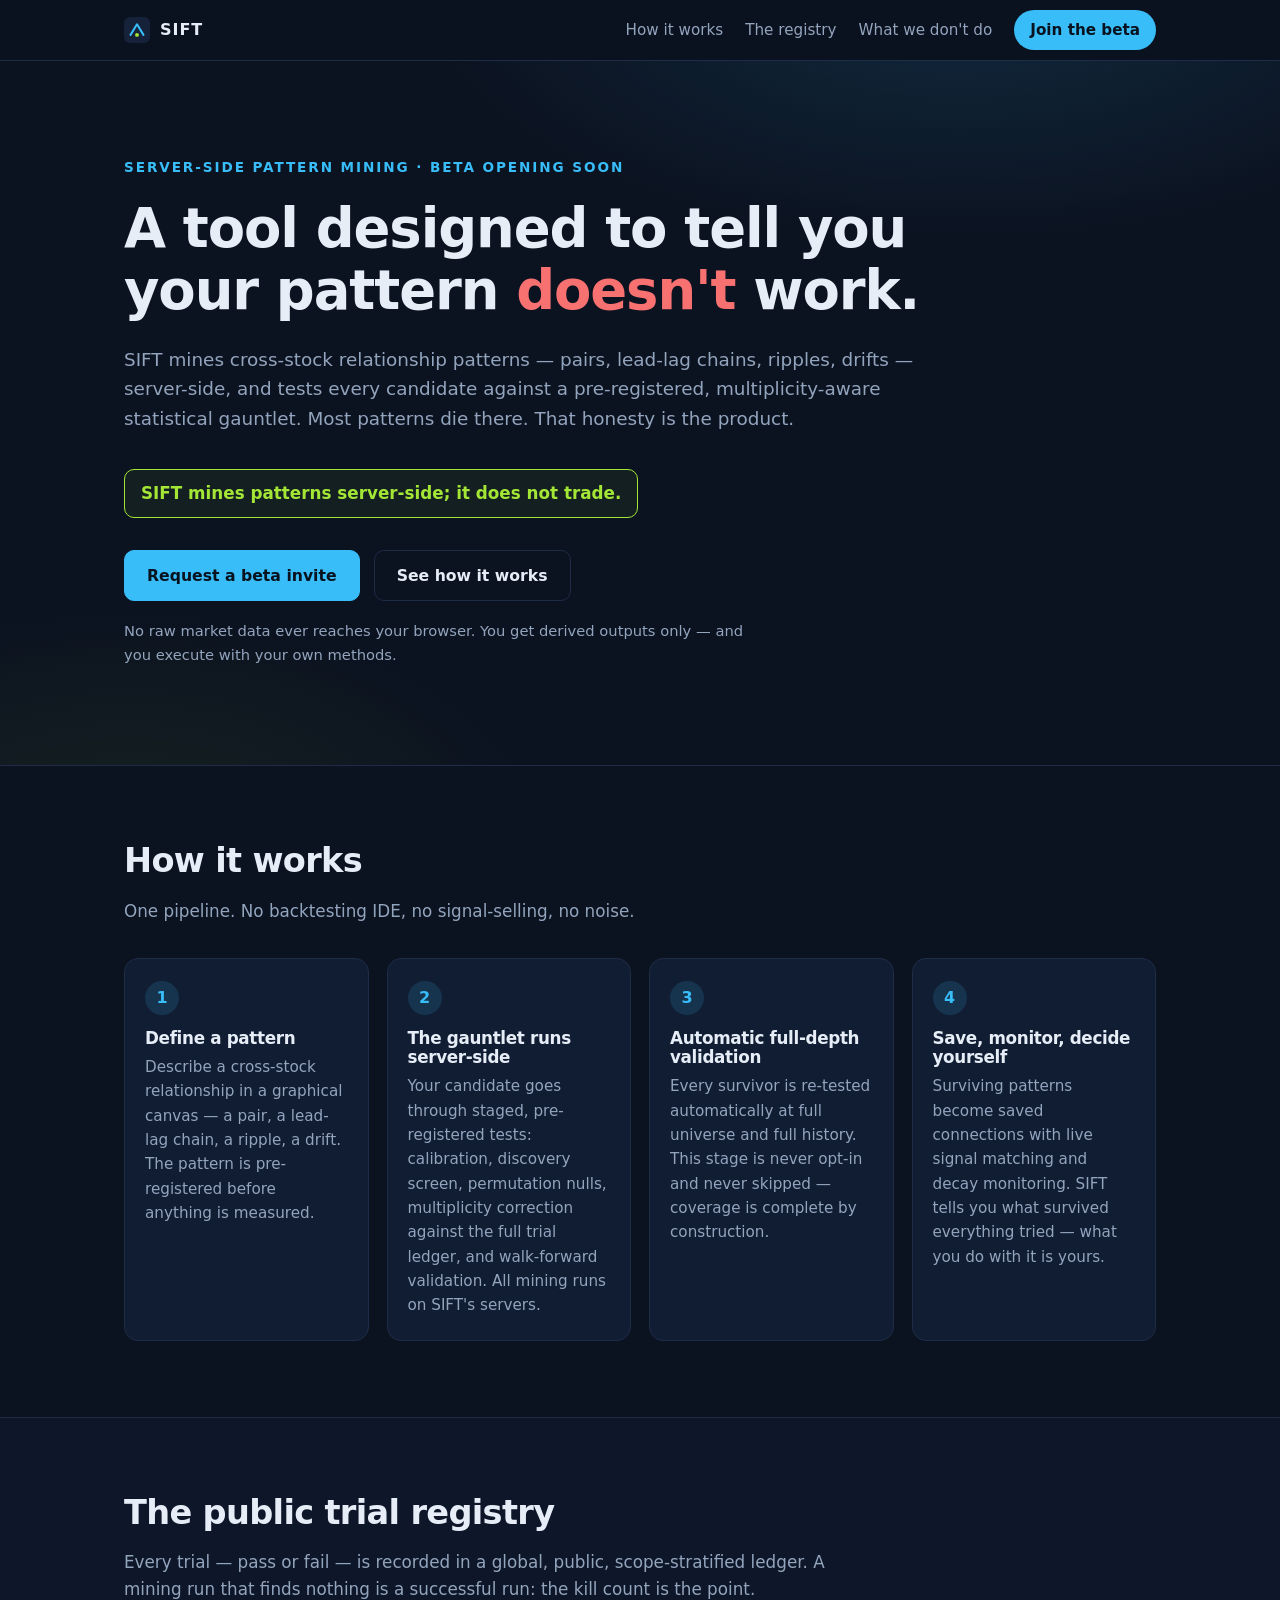
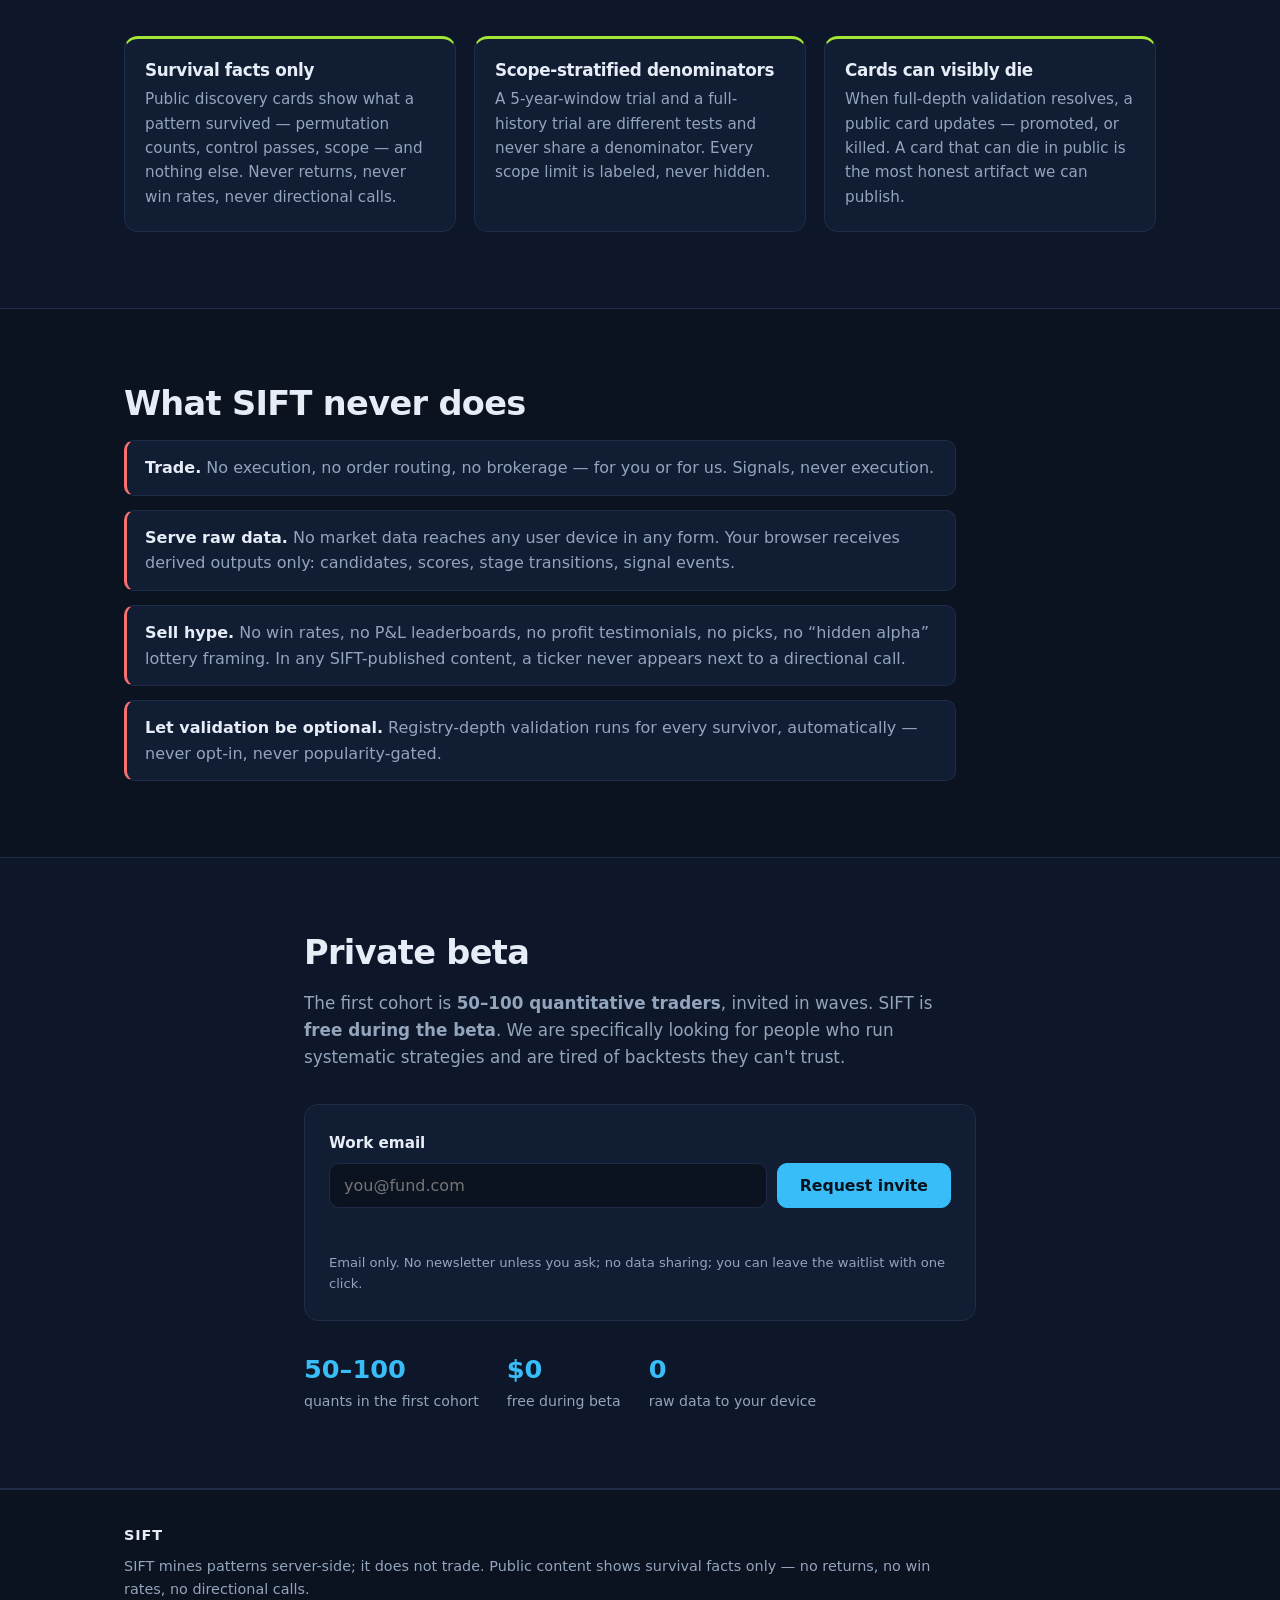
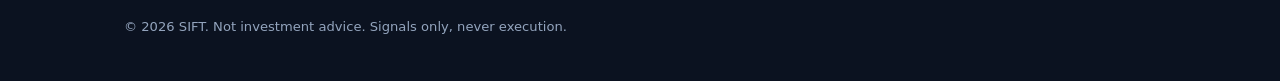
==== web/index.html @ db0f4f10 "gate-1 build 7/8: static landing page + email-only beta waitlist Plain HTML/CSS/JS landing page unde" ====
<!DOCTYPE html>
<html lang="en">
<head>
  <meta charset="utf-8">
  <meta name="viewport" content="width=device-width, initial-scale=1">
  <title>SIFT — honest pattern mining for systematic traders</title>
  <meta name="description" content="SIFT mines cross-stock patterns server-side against a pre-registered statistical gauntlet. It does not trade. Public registry shows survival facts only.">
  <link rel="stylesheet" href="styles.css">
  <link rel="icon" href="data:image/svg+xml,%3Csvg xmlns='http://www.w3.org/2000/svg' viewBox='0 0 32 32'%3E%3Crect width='32' height='32' rx='7' fill='%230b1220'/%3E%3Cpath d='M8 22 L16 9 L24 22' stroke='%2338bdf8' stroke-width='2.5' fill='none' stroke-linecap='round' stroke-linejoin='round'/%3E%3Ccircle cx='16' cy='22' r='2.4' fill='%23a3e635'/%3E%3C/svg%3E">
</head>
<body>
  <header class="site-header">
    <div class="wrap nav-row">
      <a class="brand" href="/" aria-label="SIFT home">
        <svg viewBox="0 0 32 32" width="26" height="26" aria-hidden="true"><rect width="32" height="32" rx="7" fill="#16213a"/><path d="M8 22 L16 9 L24 22" stroke="#38bdf8" stroke-width="2.5" fill="none" stroke-linecap="round" stroke-linejoin="round"/><circle cx="16" cy="22" r="2.4" fill="#a3e635"/></svg>
        <span>SIFT</span>
      </a>
      <nav class="nav-links" aria-label="Sections">
        <a href="#how">How it works</a>
        <a href="#registry">The registry</a>
        <a href="#honesty">What we don't do</a>
        <a href="#beta" class="nav-cta">Join the beta</a>
      </nav>
    </div>
  </header>

  <main>
    <!-- ============ HERO ============ -->
    <section class="hero">
      <div class="wrap">
        <p class="eyebrow">Server-side pattern mining &middot; Beta opening soon</p>
        <h1>A tool designed to tell you<br>your pattern <em>doesn't</em> work.</h1>
        <p class="lede">
          SIFT mines cross-stock relationship patterns &mdash; pairs, lead-lag chains, ripples, drifts &mdash;
          server-side, and tests every candidate against a pre-registered, multiplicity-aware statistical
          gauntlet. Most patterns die there. That honesty is the product.
        </p>
        <p class="promise-line"><strong>SIFT mines patterns server-side; it does not trade.</strong></p>
        <div class="hero-actions">
          <a class="btn btn-primary" href="#beta">Request a beta invite</a>
          <a class="btn btn-ghost" href="#how">See how it works</a>
        </div>
        <p class="hero-note">No raw market data ever reaches your browser. You get derived outputs only &mdash; and you execute with your own methods.</p>
      </div>
    </section>

    <!-- ============ HOW IT WORKS ============ -->
    <section id="how" class="section">
      <div class="wrap">
        <h2>How it works</h2>
        <p class="section-intro">One pipeline. No backtesting IDE, no signal-selling, no noise.</p>
        <ol class="steps">
          <li class="step">
            <div class="step-num" aria-hidden="true">1</div>
            <h3>Define a pattern</h3>
            <p>Describe a cross-stock relationship in a graphical canvas &mdash; a pair, a lead-lag chain, a ripple, a drift. The pattern is pre-registered before anything is measured.</p>
          </li>
          <li class="step">
            <div class="step-num" aria-hidden="true">2</div>
            <h3>The gauntlet runs server-side</h3>
            <p>Your candidate goes through staged, pre-registered tests: calibration, discovery screen, permutation nulls, multiplicity correction against the full trial ledger, and walk-forward validation. All mining runs on SIFT's servers.</p>
          </li>
          <li class="step">
            <div class="step-num" aria-hidden="true">3</div>
            <h3>Automatic full-depth validation</h3>
            <p>Every survivor is re-tested automatically at full universe and full history. This stage is never opt-in and never skipped &mdash; coverage is complete by construction.</p>
          </li>
          <li class="step">
            <div class="step-num" aria-hidden="true">4</div>
            <h3>Save, monitor, decide yourself</h3>
            <p>Surviving patterns become saved connections with live signal matching and decay monitoring. SIFT tells you what survived everything tried &mdash; what you do with it is yours.</p>
          </li>
        </ol>
      </div>
    </section>

    <!-- ============ REGISTRY ============ -->
    <section id="registry" class="section section-alt">
      <div class="wrap">
        <h2>The public trial registry</h2>
        <p class="section-intro">
          Every trial &mdash; pass or fail &mdash; is recorded in a global, public, scope-stratified ledger.
          A mining run that finds nothing is a successful run: the kill count is the point.
        </p>
        <div class="card-grid">
          <div class="fact-card">
            <h3>Survival facts only</h3>
            <p>Public discovery cards show what a pattern survived &mdash; permutation counts, control passes, scope &mdash; and nothing else. Never returns, never win rates, never directional calls.</p>
          </div>
          <div class="fact-card">
            <h3>Scope-stratified denominators</h3>
            <p>A 5-year-window trial and a full-history trial are different tests and never share a denominator. Every scope limit is labeled, never hidden.</p>
          </div>
          <div class="fact-card">
            <h3>Cards can visibly die</h3>
            <p>When full-depth validation resolves, a public card updates &mdash; promoted, or killed. A card that can die in public is the most honest artifact we can publish.</p>
          </div>
        </div>
      </div>
    </section>

    <!-- ============ HONESTY / WHAT WE DON'T DO ============ -->
    <section id="honesty" class="section">
      <div class="wrap">
        <h2>What SIFT never does</h2>
        <ul class="never-list">
          <li><strong>Trade.</strong> No execution, no order routing, no brokerage &mdash; for you or for us. Signals, never execution.</li>
          <li><strong>Serve raw data.</strong> No market data reaches any user device in any form. Your browser receives derived outputs only: candidates, scores, stage transitions, signal events.</li>
          <li><strong>Sell hype.</strong> No win rates, no P&amp;L leaderboards, no profit testimonials, no picks, no &ldquo;hidden alpha&rdquo; lottery framing. In any SIFT-published content, a ticker never appears next to a directional call.</li>
          <li><strong>Let validation be optional.</strong> Registry-depth validation runs for every survivor, automatically &mdash; never opt-in, never popularity-gated.</li>
        </ul>
      </div>
    </section>

    <!-- ============ BETA / WAITLIST ============ -->
    <section id="beta" class="section section-alt">
      <div class="wrap wrap-narrow">
        <h2>Private beta</h2>
        <p class="section-intro">
          The first cohort is <strong>50&ndash;100 quantitative traders</strong>, invited in waves.
          SIFT is <strong>free during the beta</strong>. We are specifically looking for people who run
          systematic strategies and are tired of backtests they can't trust.
        </p>

        <form id="waitlist-form" class="waitlist-form" action="/api/waitlist" method="POST" novalidate>
          <label for="email">Work email</label>
          <div class="field-row">
            <input type="email" id="email" name="email" placeholder="you@fund.com" autocomplete="email" required>
            <button type="submit" class="btn btn-primary">Request invite</button>
          </div>
          <p class="form-msg" id="form-msg" role="status" aria-live="polite"></p>
          <p class="fine-print">Email only. No newsletter unless you ask; no data sharing; you can leave the waitlist with one click.</p>
        </form>

        <div class="beta-facts">
          <div><span class="beta-fact-num">50&ndash;100</span><span class="beta-fact-label">quants in the first cohort</span></div>
          <div><span class="beta-fact-num">$0</span><span class="beta-fact-label">free during beta</span></div>
          <div><span class="beta-fact-num">0</span><span class="beta-fact-label">raw data to your device</span></div>
        </div>
      </div>
    </section>
  </main>

  <footer class="site-footer">
    <div class="wrap footer-row">
      <span class="brand-footer">SIFT</span>
      <p>SIFT mines patterns server-side; it does not trade. Public content shows survival facts only &mdash; no returns, no win rates, no directional calls.</p>
      <p class="fine-print">&copy; 2026 SIFT. Not investment advice. Signals only, never execution.</p>
    </div>
  </footer>

  <script src="app.js"></script>
</body>
</html>
---- web/styles.css ----
/* SIFT landing page
   Design language: dark "terminal" aesthetic. Accent sky (#38bdf8) for structure,
   lime (#a3e635) for the "survived / alive" signal. No charts, no data, no numbers
   about performance — survival facts only, per the v3 scope §12. */

:root {
  --bg: #0b1220;
  --bg-alt: #0e1729;
  --panel: #111d33;
  --ink: #e6edf7;
  --ink-dim: #93a4bd;
  --line: #1e2c47;
  --accent: #38bdf8;
  --lime: #a3e635;
  --danger: #f87171;
  --radius: 14px;
  --maxw: 1080px;
}

* { box-sizing: border-box; }

html { scroll-behavior: smooth; }

body {
  margin: 0;
  background: var(--bg);
  color: var(--ink);
  font-family: ui-sans-serif, system-ui, -apple-system, "Segoe UI", Roboto, Helvetica, Arial, sans-serif;
  line-height: 1.6;
  -webkit-font-smoothing: antialiased;
}

.wrap { max-width: var(--maxw); margin: 0 auto; padding: 0 24px; }
.wrap-narrow { max-width: 720px; }

h1, h2, h3 { line-height: 1.15; letter-spacing: -0.02em; }
h1 { font-size: clamp(2.1rem, 5vw, 3.4rem); margin: 0.35em 0 0.4em; }
h1 em { font-style: normal; color: var(--danger); }
h2 { font-size: clamp(1.5rem, 3.4vw, 2.1rem); margin: 0 0 0.5em; }
h3 { font-size: 1.05rem; margin: 0 0 0.4em; }
p { margin: 0 0 1em; }

/* ---------- header ---------- */
.site-header {
  position: sticky; top: 0; z-index: 10;
  background: rgba(11, 18, 32, 0.85);
  backdrop-filter: blur(10px);
  border-bottom: 1px solid var(--line);
}
.nav-row { display: flex; align-items: center; justify-content: space-between; height: 60px; }
.brand {
  display: inline-flex; align-items: center; gap: 10px;
  color: var(--ink); text-decoration: none; font-weight: 700; letter-spacing: 0.06em;
}
.nav-links { display: flex; gap: 22px; align-items: center; }
.nav-links a { color: var(--ink-dim); text-decoration: none; font-size: 0.95rem; }
.nav-links a:hover { color: var(--ink); }
.nav-links .nav-cta {
  color: #08131f; background: var(--accent); padding: 8px 16px; border-radius: 999px;
  font-weight: 600;
}
.nav-links .nav-cta:hover { filter: brightness(1.1); color: #08131f; }

/* ---------- hero ---------- */
.hero {
  padding: 96px 0 84px;
  background:
    radial-gradient(900px 420px at 75% -10%, rgba(56, 189, 248, 0.14), transparent 60%),
    radial-gradient(700px 380px at 10% 110%, rgba(163, 230, 53, 0.08), transparent 60%),
    var(--bg);
  border-bottom: 1px solid var(--line);
}
.eyebrow {
  color: var(--accent); font-size: 0.85rem; font-weight: 600;
  text-transform: uppercase; letter-spacing: 0.14em; margin: 0;
}
.lede { font-size: 1.15rem; color: var(--ink-dim); max-width: 46em; }
.promise-line {
  display: inline-block; margin: 18px 0 6px; padding: 10px 16px;
  border: 1px solid var(--lime); border-radius: 10px; color: var(--lime);
  background: rgba(163, 230, 53, 0.06); font-size: 1.05rem;
}
.hero-actions { display: flex; gap: 14px; margin: 26px 0 18px; flex-wrap: wrap; }
.hero-note { color: var(--ink-dim); font-size: 0.92rem; max-width: 44em; }

.btn {
  display: inline-block; padding: 12px 22px; border-radius: 10px;
  font-weight: 600; font-size: 0.98rem; text-decoration: none; border: 1px solid transparent;
  cursor: pointer; font-family: inherit;
}
.btn-primary { background: var(--accent); color: #08131f; border-color: var(--accent); }
.btn-primary:hover { filter: brightness(1.12); }
.btn-primary:disabled { opacity: 0.6; cursor: default; }
.btn-ghost { color: var(--ink); border-color: var(--line); background: transparent; }
.btn-ghost:hover { border-color: var(--accent); color: var(--accent); }

/* ---------- sections ---------- */
.section { padding: 76px 0; }
.section-alt { background: var(--bg-alt); border-top: 1px solid var(--line); border-bottom: 1px solid var(--line); }
.section-intro { color: var(--ink-dim); font-size: 1.05rem; max-width: 44em; margin-bottom: 2em; }

/* steps */
.steps { list-style: none; margin: 0; padding: 0; display: grid; grid-template-columns: repeat(auto-fit, minmax(230px, 1fr)); gap: 18px; counter-reset: step; }
.step {
  background: var(--panel); border: 1px solid var(--line); border-radius: var(--radius);
  padding: 22px 20px;
}
.step-num {
  width: 34px; height: 34px; border-radius: 50%;
  display: flex; align-items: center; justify-content: center;
  background: rgba(56, 189, 248, 0.14); color: var(--accent);
  font-weight: 700; margin-bottom: 14px;
}
.step p { color: var(--ink-dim); font-size: 0.95rem; margin: 0; }

/* registry cards */
.card-grid { display: grid; grid-template-columns: repeat(auto-fit, minmax(260px, 1fr)); gap: 18px; }
.fact-card {
  background: var(--panel); border: 1px solid var(--line); border-radius: var(--radius);
  padding: 22px 20px; border-top: 3px solid var(--lime);
}
.fact-card p { color: var(--ink-dim); font-size: 0.95rem; margin: 0; }

/* never list */
.never-list { list-style: none; margin: 0; padding: 0; display: grid; gap: 14px; max-width: 52em; }
.never-list li {
  background: var(--panel); border: 1px solid var(--line); border-left: 3px solid var(--danger);
  border-radius: 10px; padding: 14px 18px; color: var(--ink-dim);
}
.never-list strong { color: var(--ink); }

/* ---------- waitlist ---------- */
.waitlist-form {
  background: var(--panel); border: 1px solid var(--line); border-radius: var(--radius);
  padding: 26px 24px; margin-bottom: 28px;
}
.waitlist-form label { display: block; font-weight: 600; margin-bottom: 8px; font-size: 0.95rem; }
.field-row { display: flex; gap: 10px; flex-wrap: wrap; }
.field-row input {
  flex: 1; min-width: 220px; padding: 12px 14px; border-radius: 10px;
  border: 1px solid var(--line); background: var(--bg); color: var(--ink);
  font-size: 1rem; font-family: inherit;
}
.field-row input:focus { outline: 2px solid var(--accent); outline-offset: 1px; border-color: var(--accent); }
.form-msg { min-height: 1.4em; margin: 10px 0 0; font-size: 0.95rem; }
.form-msg.ok { color: var(--lime); }
.form-msg.err { color: var(--danger); }
.fine-print { color: var(--ink-dim); font-size: 0.82rem; margin: 12px 0 0; }

.beta-facts { display: flex; gap: 28px; flex-wrap: wrap; }
.beta-facts > div { display: flex; flex-direction: column; }
.beta-fact-num { font-size: 1.6rem; font-weight: 700; color: var(--accent); }
.beta-fact-label { color: var(--ink-dim); font-size: 0.88rem; }

/* ---------- footer ---------- */
.site-footer { border-top: 1px solid var(--line); padding: 34px 0 44px; color: var(--ink-dim); font-size: 0.9rem; }
.footer-row p { max-width: 56em; }
.brand-footer { font-weight: 700; letter-spacing: 0.06em; color: var(--ink); display: inline-block; margin-bottom: 8px; }

@media (max-width: 640px) {
  .nav-links a:not(.nav-cta) { display: none; }
  .hero { padding: 64px 0 56px; }
}
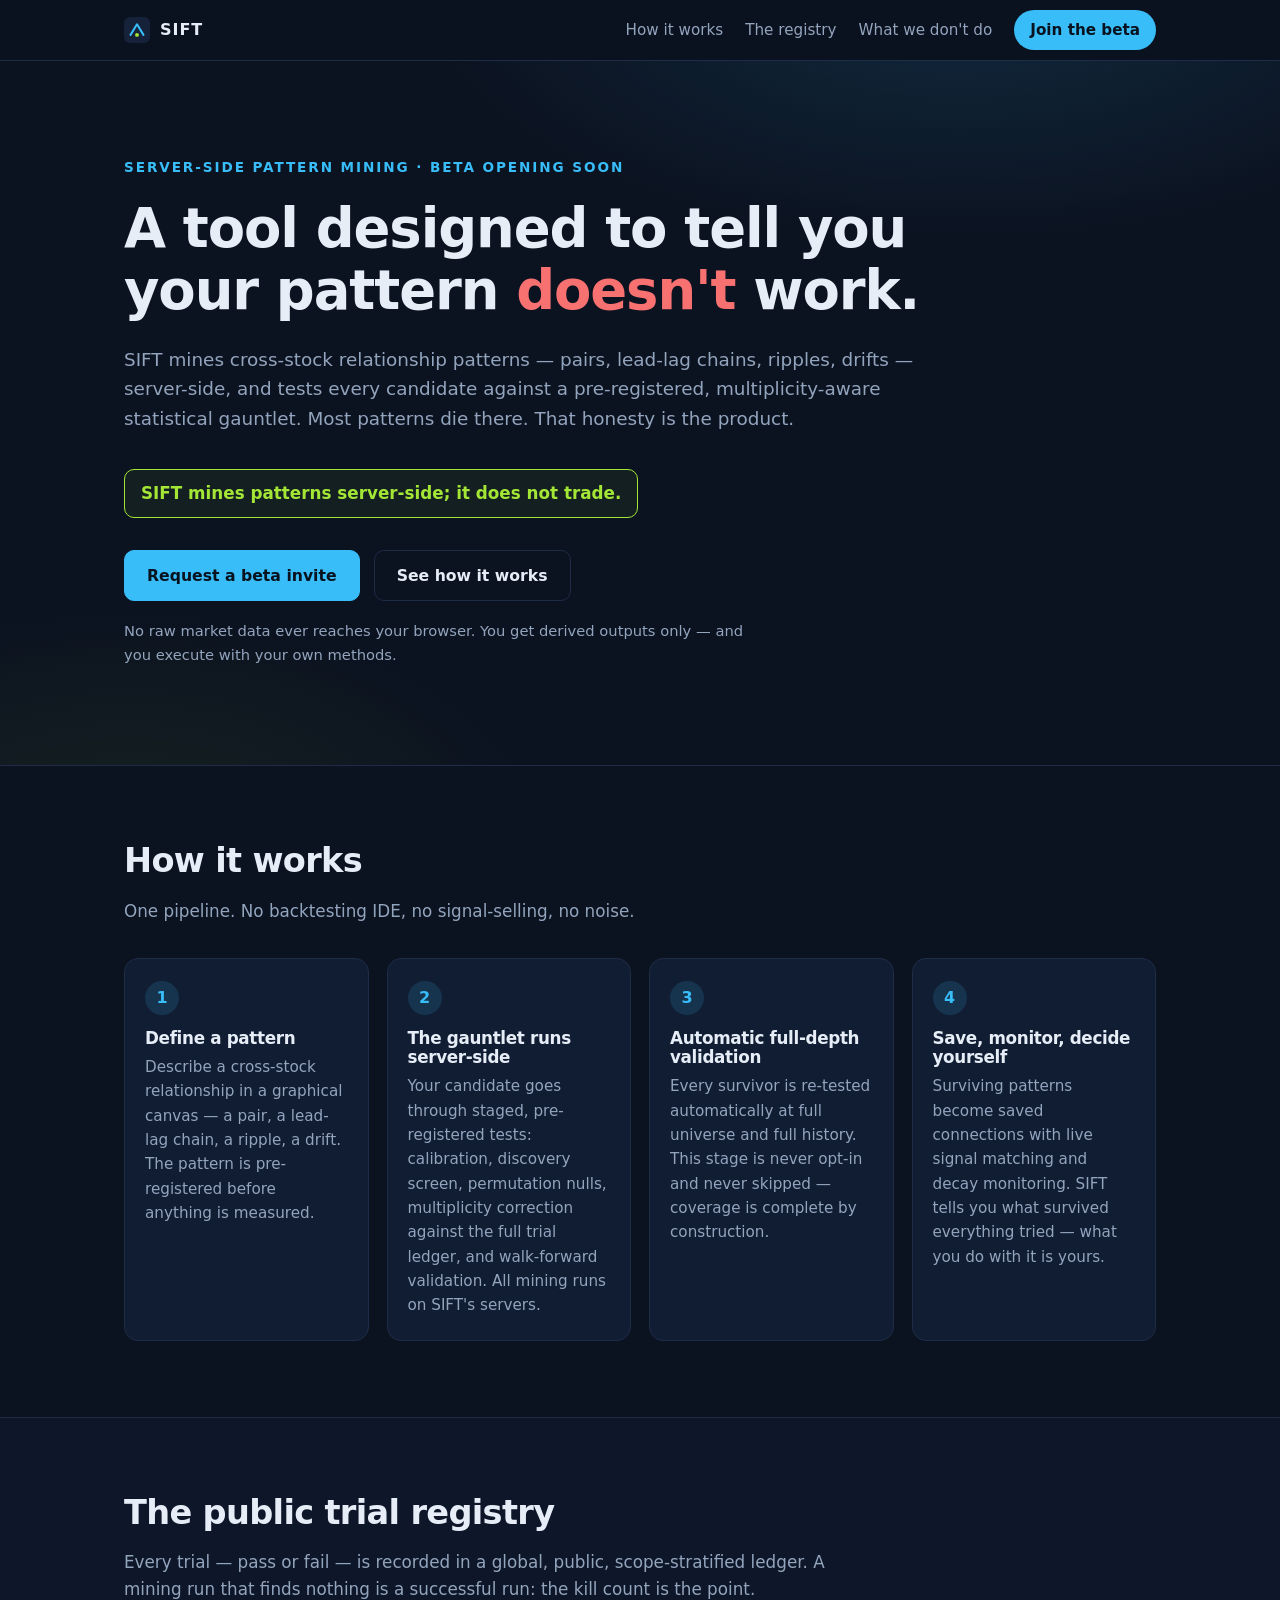
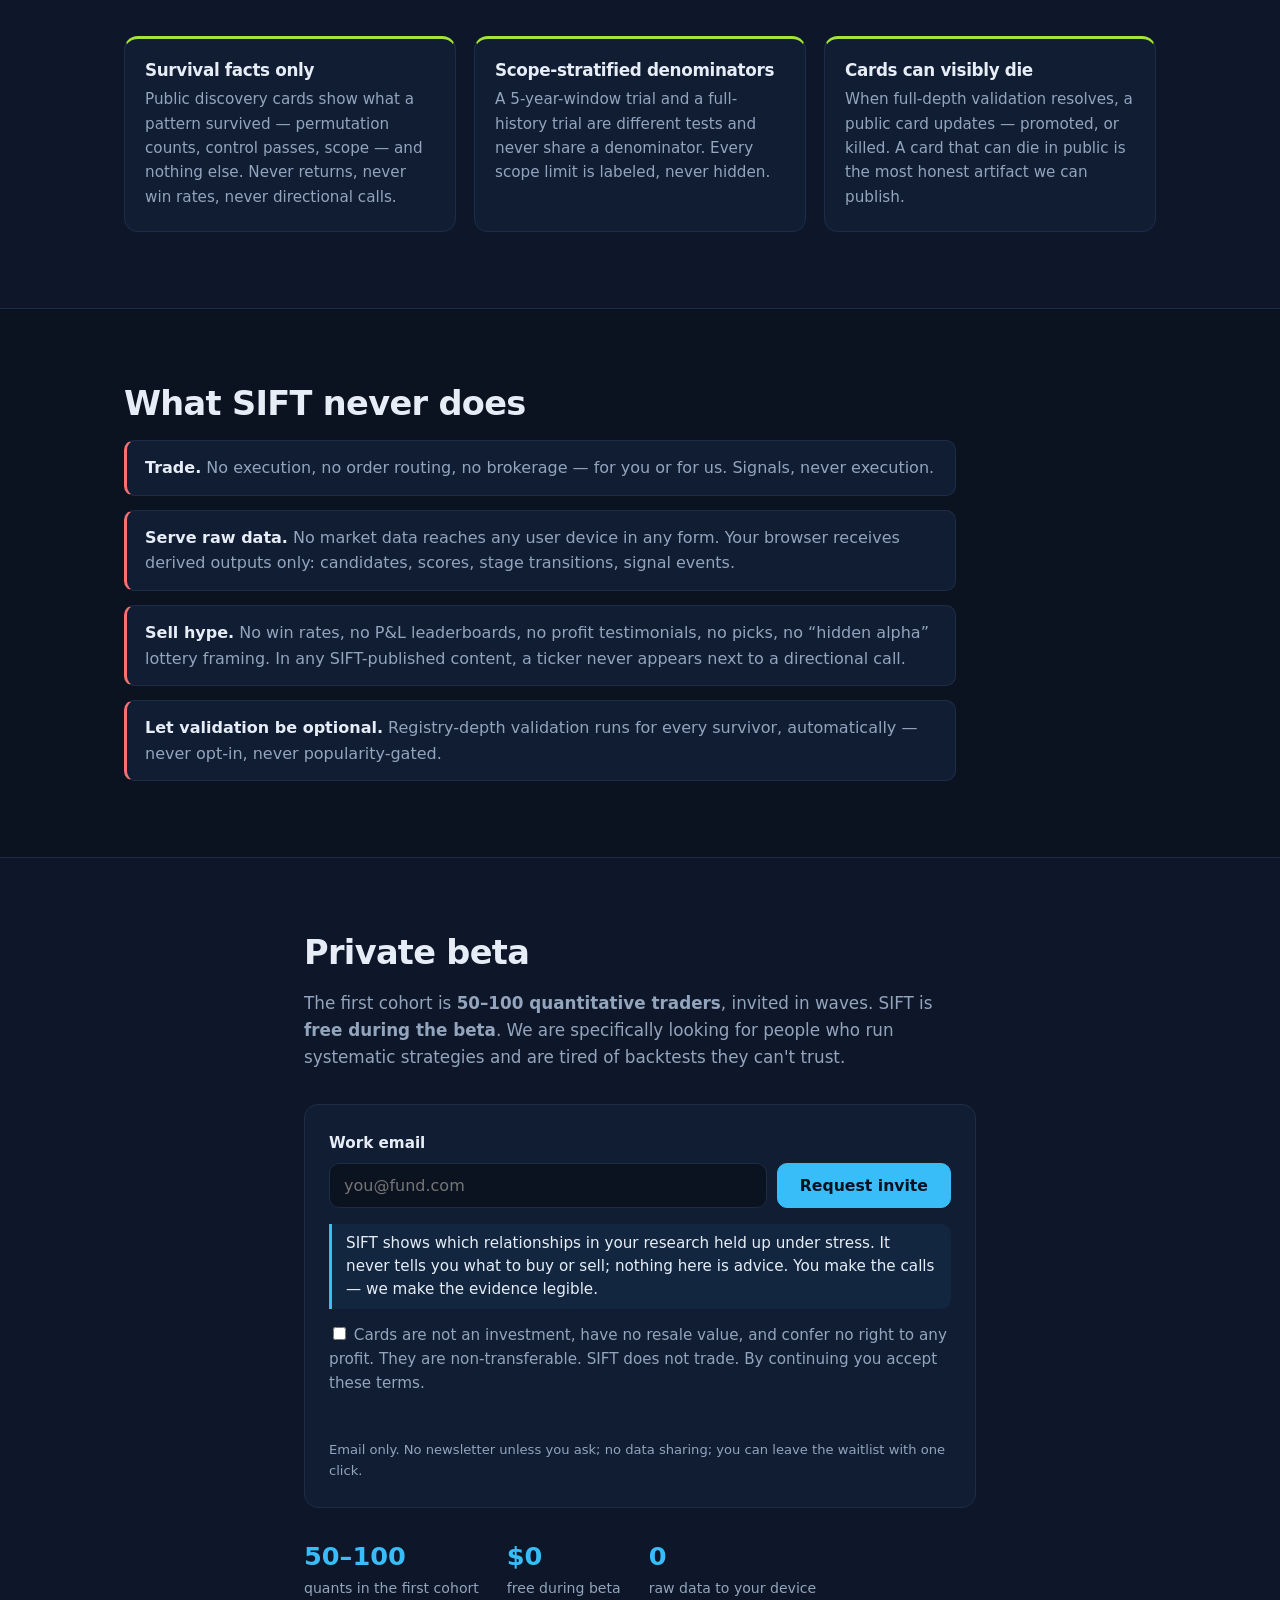
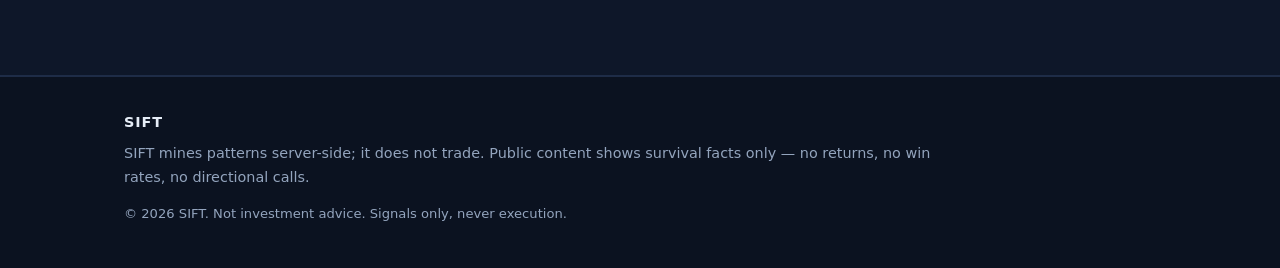
==== commit b5655ac5: "v4.1 cards: newcomer-friendly UX + onboarding — plain-language faces, gauge health, glossary, 'you d" ====
--- a/web/index.html
+++ b/web/index.html
@@ -128,6 +128,17 @@
             <input type="email" id="email" name="email" placeholder="you@fund.com" autocomplete="email" required>
             <button type="submit" class="btn btn-primary">Request invite</button>
           </div>
+          <p class="onboarding-statement" id="onboarding-statement">
+            SIFT shows which relationships in your research held up under stress.
+            It never tells you what to buy or sell; nothing here is advice.
+            You make the calls &mdash; we make the evidence legible.
+          </p>
+          <label class="tos-row" for="tos-accepted">
+            <input type="checkbox" id="tos-accepted" name="tos_accepted" value="yes" required>
+            <span>Cards are not an investment, have no resale value, and confer no right to
+              any profit. They are non-transferable. SIFT does not trade. By continuing you
+              accept these terms.</span>
+          </label>
           <p class="form-msg" id="form-msg" role="status" aria-live="polite"></p>
           <p class="fine-print">Email only. No newsletter unless you ask; no data sharing; you can leave the waitlist with one click.</p>
         </form>
--- a/web/styles.css
+++ b/web/styles.css
@@ -142,6 +142,16 @@
   font-size: 1rem; font-family: inherit;
 }
 .field-row input:focus { outline: 2px solid var(--accent); outline-offset: 1px; border-color: var(--accent); }
+.onboarding-statement {
+  color: var(--ink); font-size: 0.95rem; line-height: 1.5;
+  border-left: 3px solid var(--accent); padding: 8px 14px; margin: 16px 0 0;
+  background: rgba(56, 189, 248, 0.06); border-radius: 0 10px 10px 0;
+}
+.tos-row {
+  display: flex; gap: 10px; align-items: flex-start; margin: 14px 0 0;
+  font-weight: 400 !important; font-size: 0.82rem; color: var(--ink-dim); cursor: pointer;
+}
+.tos-row input { margin-top: 2px; accent-color: var(--accent); }
 .form-msg { min-height: 1.4em; margin: 10px 0 0; font-size: 0.95rem; }
 .form-msg.ok { color: var(--lime); }
 .form-msg.err { color: var(--danger); }
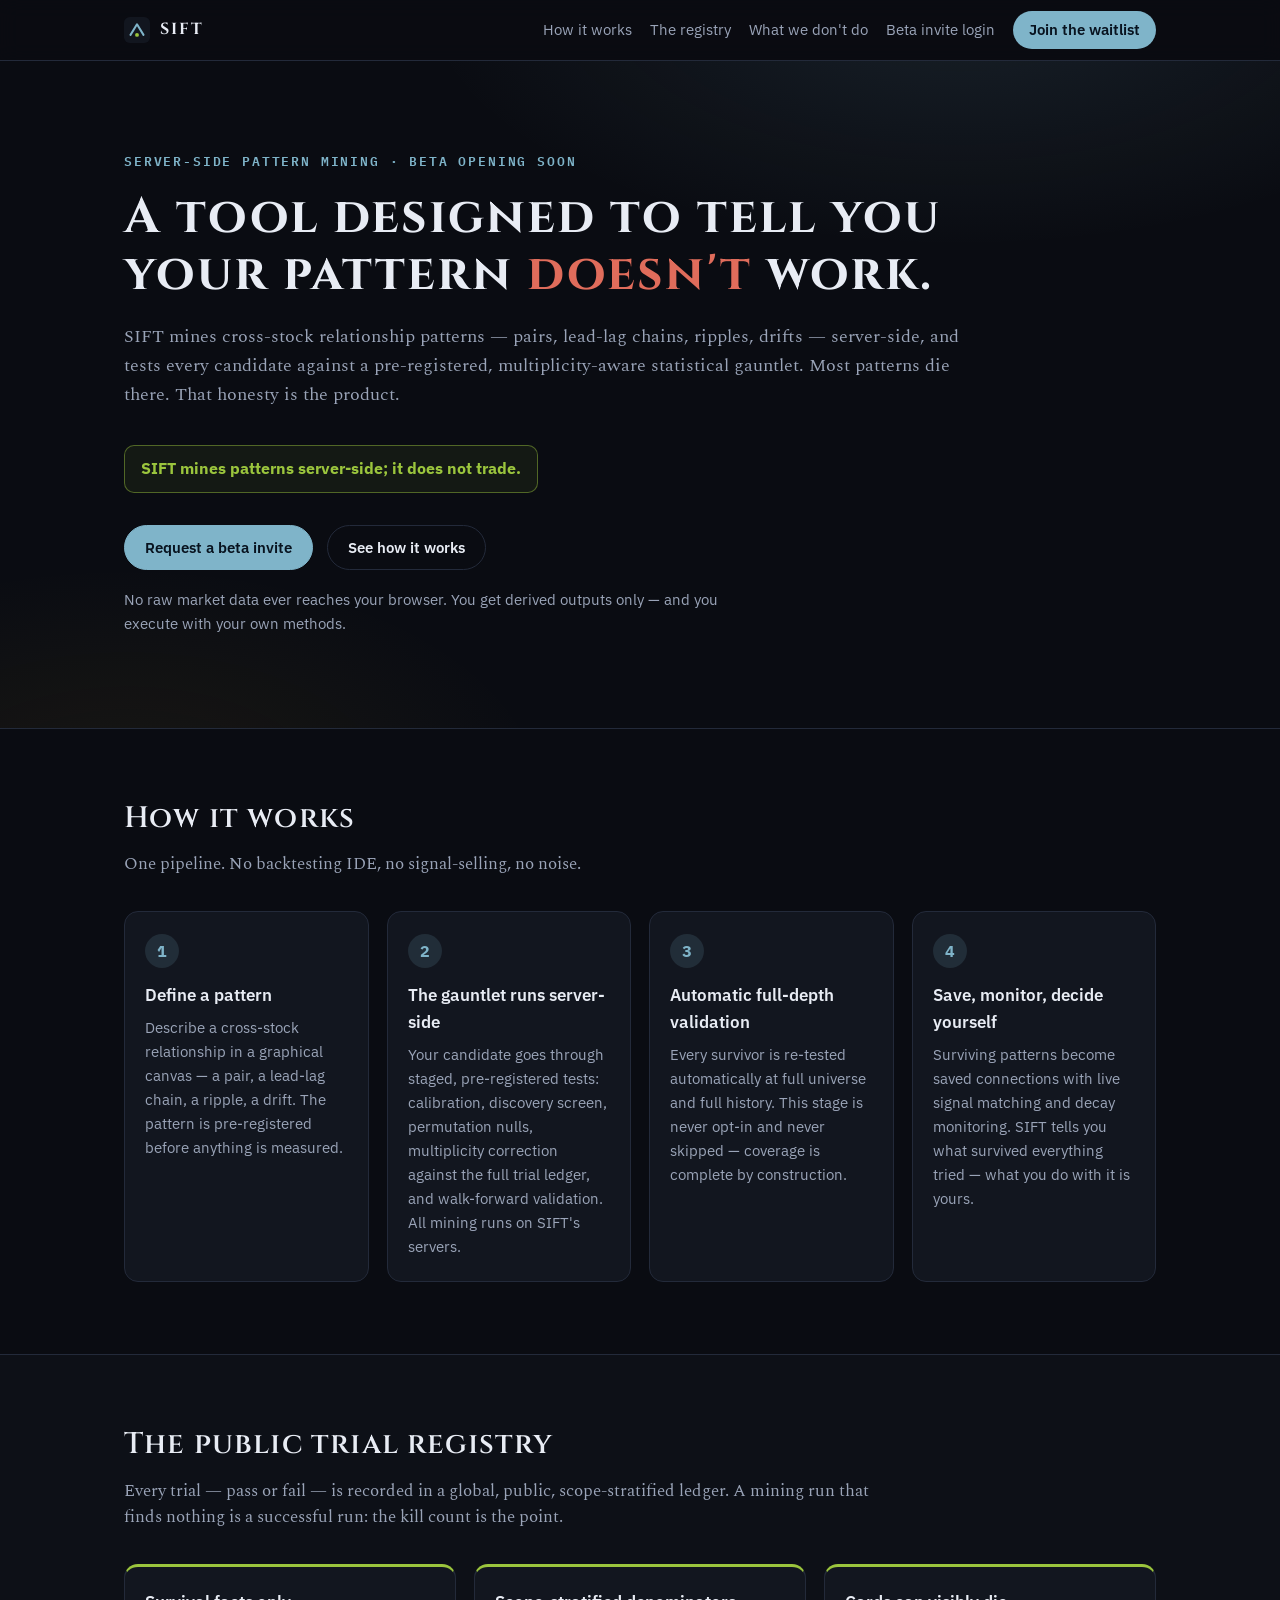
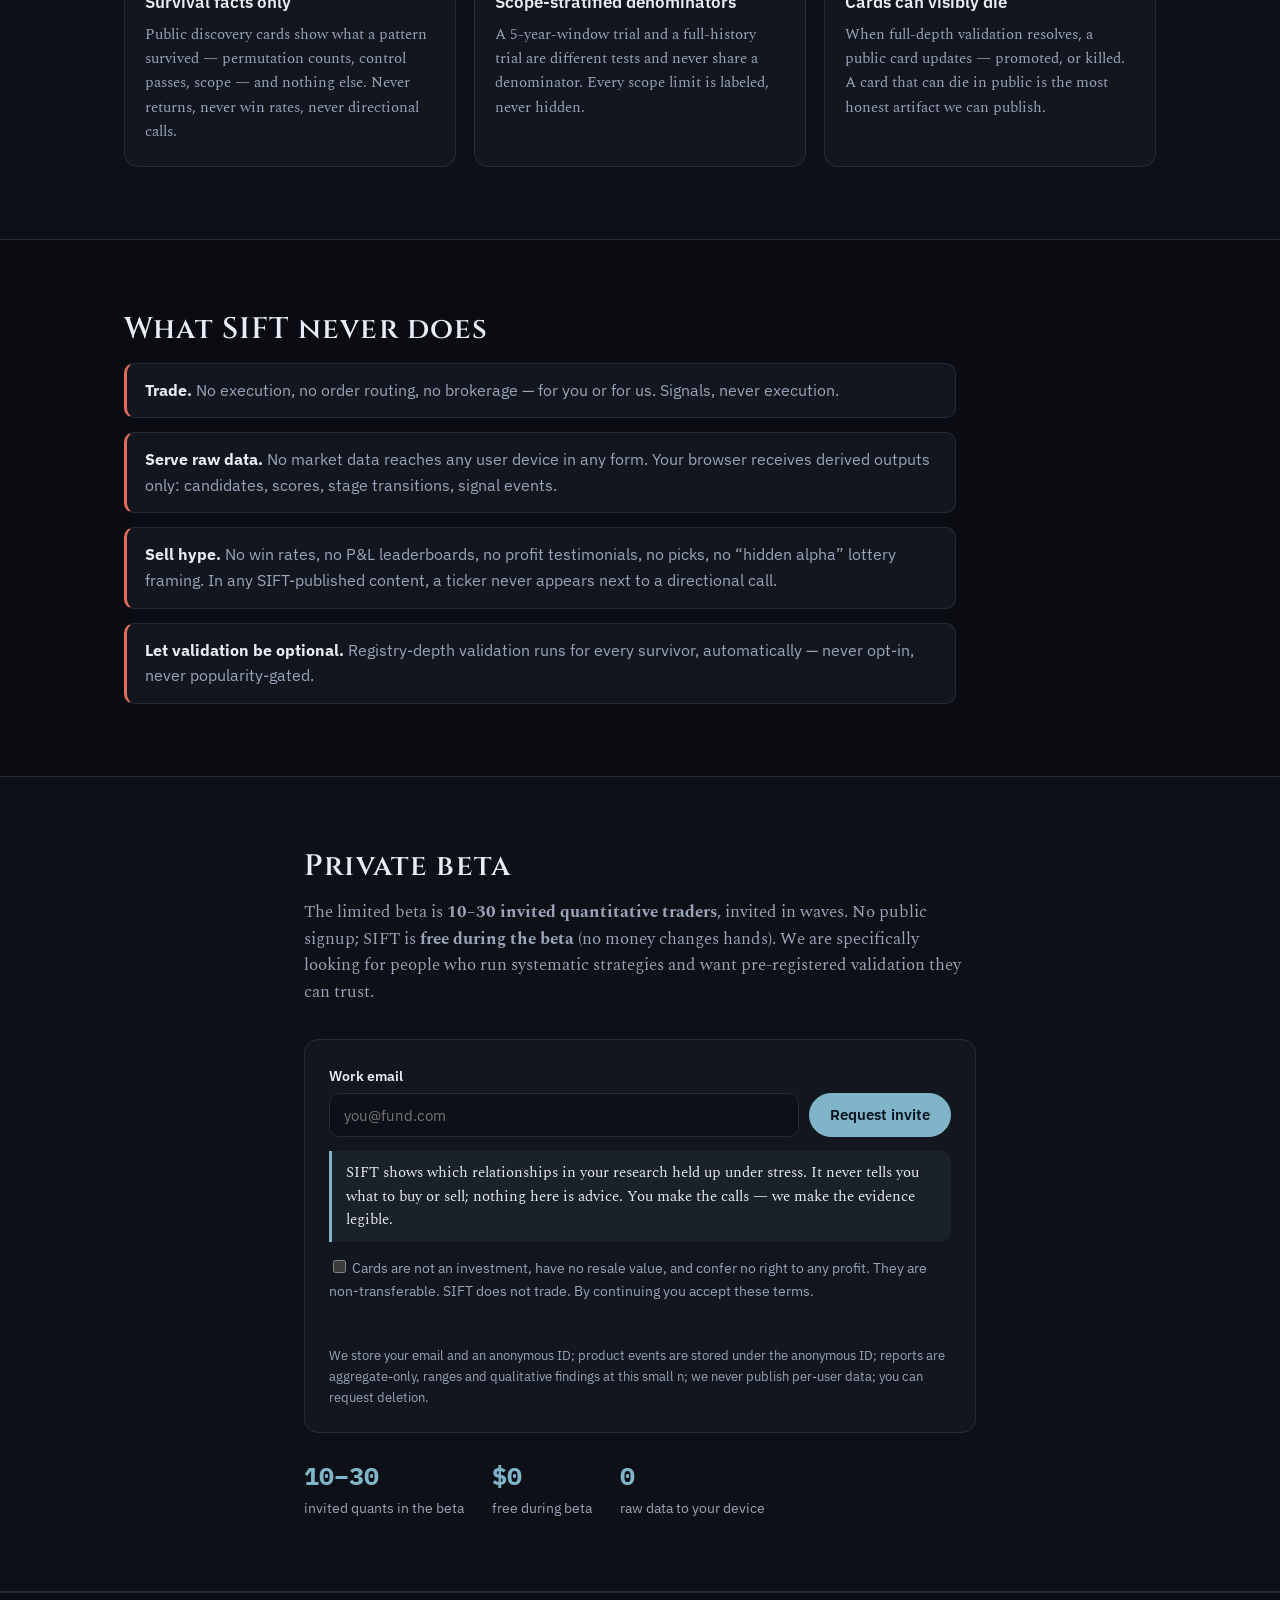
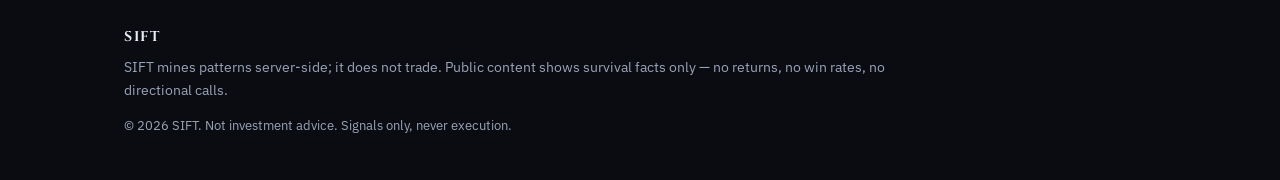
==== commit 03fb30f3: "feat(beta): build Gate-1 invited beta FastAPI app, web UI, and telemetry" ====
--- a/web/index.html
+++ b/web/index.html
@@ -5,21 +5,25 @@
   <meta name="viewport" content="width=device-width, initial-scale=1">
   <title>SIFT — honest pattern mining for systematic traders</title>
   <meta name="description" content="SIFT mines cross-stock patterns server-side against a pre-registered statistical gauntlet. It does not trade. Public registry shows survival facts only.">
+  <link rel="preconnect" href="https://fonts.googleapis.com">
+  <link rel="preconnect" href="https://fonts.gstatic.com" crossorigin>
+  <link href="https://fonts.googleapis.com/css2?family=Cinzel:wght@400..900&family=Spectral:ital,wght@0,300;0,400;0,600;1,400&family=IBM+Plex+Sans:wght@400;500;600&family=IBM+Plex+Mono:wght@400;500&display=swap" rel="stylesheet">
   <link rel="stylesheet" href="styles.css">
-  <link rel="icon" href="data:image/svg+xml,%3Csvg xmlns='http://www.w3.org/2000/svg' viewBox='0 0 32 32'%3E%3Crect width='32' height='32' rx='7' fill='%230b1220'/%3E%3Cpath d='M8 22 L16 9 L24 22' stroke='%2338bdf8' stroke-width='2.5' fill='none' stroke-linecap='round' stroke-linejoin='round'/%3E%3Ccircle cx='16' cy='22' r='2.4' fill='%23a3e635'/%3E%3C/svg%3E">
+  <link rel="icon" href="data:image/svg+xml,%3Csvg xmlns='http://www.w3.org/2000/svg' viewBox='0 0 32 32'%3E%3Crect width='32' height='32' rx='7' fill='%230A0C12'/%3E%3Cpath d='M8 22 L16 9 L24 22' stroke='%237FB4C9' stroke-width='2.5' fill='none' stroke-linecap='round' stroke-linejoin='round'/%3E%3Ccircle cx='16' cy='22' r='2.4' fill='%239BC53D'/%3E%3C/svg%3E">
 </head>
 <body>
   <header class="site-header">
     <div class="wrap nav-row">
       <a class="brand" href="/" aria-label="SIFT home">
-        <svg viewBox="0 0 32 32" width="26" height="26" aria-hidden="true"><rect width="32" height="32" rx="7" fill="#16213a"/><path d="M8 22 L16 9 L24 22" stroke="#38bdf8" stroke-width="2.5" fill="none" stroke-linecap="round" stroke-linejoin="round"/><circle cx="16" cy="22" r="2.4" fill="#a3e635"/></svg>
+        <svg viewBox="0 0 32 32" width="26" height="26" aria-hidden="true"><rect width="32" height="32" rx="7" fill="#12161F"/><path d="M8 22 L16 9 L24 22" stroke="#7FB4C9" stroke-width="2.5" fill="none" stroke-linecap="round" stroke-linejoin="round"/><circle cx="16" cy='22' r='2.4' fill='#9BC53D'/></svg>
         <span>SIFT</span>
       </a>
       <nav class="nav-links" aria-label="Sections">
         <a href="#how">How it works</a>
         <a href="#registry">The registry</a>
         <a href="#honesty">What we don't do</a>
-        <a href="#beta" class="nav-cta">Join the beta</a>
+        <a href="/app" class="nav-keep">Beta invite login</a>
+        <a href="#beta" class="nav-cta">Join the waitlist</a>
       </nav>
     </div>
   </header>
@@ -117,9 +121,10 @@
       <div class="wrap wrap-narrow">
         <h2>Private beta</h2>
         <p class="section-intro">
-          The first cohort is <strong>50&ndash;100 quantitative traders</strong>, invited in waves.
-          SIFT is <strong>free during the beta</strong>. We are specifically looking for people who run
-          systematic strategies and are tired of backtests they can't trust.
+          The limited beta is <strong>10&ndash;30 invited quantitative traders</strong>, invited in waves.
+          No public signup; SIFT is <strong>free during the beta</strong> (no money changes hands).
+          We are specifically looking for people who run systematic strategies and want pre-registered
+          validation they can trust.
         </p>
 
         <form id="waitlist-form" class="waitlist-form" action="/api/waitlist" method="POST" novalidate>
@@ -140,11 +145,11 @@
               accept these terms.</span>
           </label>
           <p class="form-msg" id="form-msg" role="status" aria-live="polite"></p>
-          <p class="fine-print">Email only. No newsletter unless you ask; no data sharing; you can leave the waitlist with one click.</p>
+          <p class="fine-print">We store your email and an anonymous ID; product events are stored under the anonymous ID; reports are aggregate-only, ranges and qualitative findings at this small n; we never publish per-user data; you can request deletion.</p>
         </form>
 
         <div class="beta-facts">
-          <div><span class="beta-fact-num">50&ndash;100</span><span class="beta-fact-label">quants in the first cohort</span></div>
+          <div><span class="beta-fact-num">10&ndash;30</span><span class="beta-fact-label">invited quants in the beta</span></div>
           <div><span class="beta-fact-num">$0</span><span class="beta-fact-label">free during beta</span></div>
           <div><span class="beta-fact-num">0</span><span class="beta-fact-label">raw data to your device</span></div>
         </div>
--- a/web/styles.css
+++ b/web/styles.css
@@ -1,106 +1,140 @@
-/* SIFT landing page
-   Design language: dark "terminal" aesthetic. Accent sky (#38bdf8) for structure,
-   lime (#a3e635) for the "survived / alive" signal. No charts, no data, no numbers
-   about performance — survival facts only, per the v3 scope §12. */
+/* SIFT — dark fintech x antique metal (canonical tokens from docs/design/palette-demo.html).
+   Typography: Cinzel (display), Spectral (card copy/prose), IBM Plex Sans (UI), IBM Plex Mono (tabular numbers/stage pills).
+   WCAG AA >= 4.5:1. Survival facts only — no charts of raw prices, no P&L, no dark patterns. */
 
 :root {
-  --bg: #0b1220;
-  --bg-alt: #0e1729;
-  --panel: #111d33;
-  --ink: #e6edf7;
-  --ink-dim: #93a4bd;
-  --line: #1e2c47;
-  --accent: #38bdf8;
-  --lime: #a3e635;
-  --danger: #f87171;
+  /* type */
+  --font-display: "Cinzel", "Times New Roman", serif;
+  --font-serif:   "Spectral", Georgia, "Times New Roman", serif;
+  --font-sans:    "IBM Plex Sans", ui-sans-serif, system-ui, -apple-system, "Segoe UI", Roboto, sans-serif;
+  --font-mono:    "IBM Plex Mono", ui-monospace, "SF Mono", Menlo, Consolas, monospace;
+  /* canvas & surfaces */
+  --bg:      #0A0C12;
+  --bg-alt:  #0D1017;
+  --panel:   #12161F;
+  --panel-2: #171C28;
+  --line:    #232A3A;
+  --ink:     #E8ECF4;
+  --ink-dim: #9AA4B8;
+  /* antique tier metals */
+  --bronze: #C08552; --bronze-dk: #8A5A33; --bronze-hi: #E0AA76; --bronze-bg: #241B12;
+  --silver: #C9CDD6; --silver-dk: #8E939F; --silver-hi: #EDF1F6; --silver-bg: #22262E;
+  --gold:   #D4AF6A; --gold-dk:   #A8823F; --gold-hi:   #F0D49A; --gold-bg:   #2B2413;
+  --plat:   #DCE6EC; --plat-dk:   #93A7B4; --plat-hi:   #FFFFFF; --plat-bg:   #1B242E;
+  /* brand accents & semantics */
+  --accent: #7FB4C9;
+  --brass:  #C9A227;
+  --lime:   #9BC53D;
+  --warn:   #E0B15E;
+  --danger: #E06C5B;
+  --info:   #7AA2C9;
+  --peak:   #F0D49A;
+  --stage-pass:    #9BC53D;
+  --stage-pending: #9AA4B8;
+  --stage-fail:    #E06C5B;
   --radius: 14px;
   --maxw: 1080px;
 }
 
 * { box-sizing: border-box; }
-
-html { scroll-behavior: smooth; }
+html { scroll-behavior: smooth; color-scheme: dark; }
 
 body {
   margin: 0;
   background: var(--bg);
   color: var(--ink);
-  font-family: ui-sans-serif, system-ui, -apple-system, "Segoe UI", Roboto, Helvetica, Arial, sans-serif;
+  font-family: var(--font-sans);
   line-height: 1.6;
   -webkit-font-smoothing: antialiased;
 }
 
+::selection { background: rgba(127, 180, 201, 0.35); }
+::-webkit-scrollbar { width: 10px; }
+::-webkit-scrollbar-thumb { background: #232A3A; border-radius: 5px; }
+::-webkit-scrollbar-track { background: var(--bg); }
+
 .wrap { max-width: var(--maxw); margin: 0 auto; padding: 0 24px; }
 .wrap-narrow { max-width: 720px; }
 
-h1, h2, h3 { line-height: 1.15; letter-spacing: -0.02em; }
-h1 { font-size: clamp(2.1rem, 5vw, 3.4rem); margin: 0.35em 0 0.4em; }
+h1, h2 { font-family: var(--font-display); line-height: 1.15; letter-spacing: 0.04em; }
+h1 { font-size: clamp(2rem, 4.6vw, 3.1rem); margin: 0.35em 0 0.4em; font-weight: 700; }
 h1 em { font-style: normal; color: var(--danger); }
-h2 { font-size: clamp(1.5rem, 3.4vw, 2.1rem); margin: 0 0 0.5em; }
-h3 { font-size: 1.05rem; margin: 0 0 0.4em; }
+h2 { font-size: clamp(1.35rem, 3vw, 1.85rem); margin: 0 0 0.55em; font-weight: 600; }
+h3 { font-size: 1.05rem; margin: 0 0 0.4em; font-weight: 600; }
 p { margin: 0 0 1em; }
+code, .mono { font-family: var(--font-mono); font-variant-numeric: tabular-nums; }
+.serif { font-family: var(--font-serif); }
 
 /* ---------- header ---------- */
 .site-header {
   position: sticky; top: 0; z-index: 10;
-  background: rgba(11, 18, 32, 0.85);
+  background: rgba(10, 12, 18, 0.9);
   backdrop-filter: blur(10px);
   border-bottom: 1px solid var(--line);
 }
-.nav-row { display: flex; align-items: center; justify-content: space-between; height: 60px; }
+.nav-row { display: flex; align-items: center; justify-content: space-between; height: 60px; gap: 16px; }
 .brand {
   display: inline-flex; align-items: center; gap: 10px;
-  color: var(--ink); text-decoration: none; font-weight: 700; letter-spacing: 0.06em;
-}
-.nav-links { display: flex; gap: 22px; align-items: center; }
-.nav-links a { color: var(--ink-dim); text-decoration: none; font-size: 0.95rem; }
+  color: var(--ink); text-decoration: none; font-family: var(--font-display);
+  font-weight: 700; letter-spacing: 0.12em;
+}
+.nav-links { display: flex; gap: 18px; align-items: center; }
+.nav-links a { color: var(--ink-dim); text-decoration: none; font-size: 0.92rem; }
 .nav-links a:hover { color: var(--ink); }
 .nav-links .nav-cta {
-  color: #08131f; background: var(--accent); padding: 8px 16px; border-radius: 999px;
+  color: #08131f; background: var(--accent); padding: 7px 16px; border-radius: 999px;
   font-weight: 600;
 }
-.nav-links .nav-cta:hover { filter: brightness(1.1); color: #08131f; }
+.nav-links .nav-cta:hover { filter: brightness(1.08); color: #08131f; }
 
 /* ---------- hero ---------- */
 .hero {
-  padding: 96px 0 84px;
+  padding: 90px 0 78px;
   background:
-    radial-gradient(900px 420px at 75% -10%, rgba(56, 189, 248, 0.14), transparent 60%),
-    radial-gradient(700px 380px at 10% 110%, rgba(163, 230, 53, 0.08), transparent 60%),
+    radial-gradient(900px 420px at 75% -10%, rgba(127, 180, 201, 0.12), transparent 60%),
+    radial-gradient(700px 380px at 10% 110%, rgba(201, 162, 39, 0.08), transparent 60%),
     var(--bg);
   border-bottom: 1px solid var(--line);
 }
 .eyebrow {
-  color: var(--accent); font-size: 0.85rem; font-weight: 600;
+  color: var(--accent); font-size: 0.82rem; font-weight: 600; font-family: var(--font-mono);
   text-transform: uppercase; letter-spacing: 0.14em; margin: 0;
 }
-.lede { font-size: 1.15rem; color: var(--ink-dim); max-width: 46em; }
+.lede { font-size: 1.12rem; color: var(--ink-dim); max-width: 48em; font-family: var(--font-serif); }
 .promise-line {
   display: inline-block; margin: 18px 0 6px; padding: 10px 16px;
-  border: 1px solid var(--lime); border-radius: 10px; color: var(--lime);
-  background: rgba(163, 230, 53, 0.06); font-size: 1.05rem;
+  border: 1px solid rgba(155, 197, 61, 0.45); border-radius: 10px; color: var(--lime);
+  background: rgba(155, 197, 61, 0.07); font-size: 1rem;
 }
 .hero-actions { display: flex; gap: 14px; margin: 26px 0 18px; flex-wrap: wrap; }
 .hero-note { color: var(--ink-dim); font-size: 0.92rem; max-width: 44em; }
 
+/* ---------- buttons ---------- */
 .btn {
-  display: inline-block; padding: 12px 22px; border-radius: 10px;
-  font-weight: 600; font-size: 0.98rem; text-decoration: none; border: 1px solid transparent;
-  cursor: pointer; font-family: inherit;
+  display: inline-flex; align-items: center; justify-content: center; gap: 8px;
+  padding: 10px 20px; border-radius: 999px;
+  font-weight: 600; font-size: 0.92rem; text-decoration: none;
+  border: 1px solid transparent; cursor: pointer; font-family: var(--font-sans);
+  transition: filter 0.12s ease, border-color 0.12s ease;
 }
 .btn-primary { background: var(--accent); color: #08131f; border-color: var(--accent); }
-.btn-primary:hover { filter: brightness(1.12); }
-.btn-primary:disabled { opacity: 0.6; cursor: default; }
+.btn-primary:hover { filter: brightness(1.1); }
+.btn-primary:disabled { opacity: 0.55; cursor: not-allowed; }
+.btn-brass { background: var(--brass); color: #1c1503; border-color: var(--brass); }
+.btn-brass:hover { filter: brightness(1.08); }
 .btn-ghost { color: var(--ink); border-color: var(--line); background: transparent; }
 .btn-ghost:hover { border-color: var(--accent); color: var(--accent); }
+.btn-danger { color: var(--danger); border-color: rgba(224, 108, 91, 0.45); background: rgba(224, 108, 91, 0.08); }
+.btn-danger:hover { border-color: var(--danger); }
+.btn-sm { padding: 6px 13px; font-size: 0.82rem; }
 
 /* ---------- sections ---------- */
-.section { padding: 76px 0; }
+.section { padding: 72px 0; }
 .section-alt { background: var(--bg-alt); border-top: 1px solid var(--line); border-bottom: 1px solid var(--line); }
-.section-intro { color: var(--ink-dim); font-size: 1.05rem; max-width: 44em; margin-bottom: 2em; }
+.section-intro { color: var(--ink-dim); font-size: 1.04rem; max-width: 46em; margin-bottom: 2em; font-family: var(--font-serif); }
 
 /* steps */
-.steps { list-style: none; margin: 0; padding: 0; display: grid; grid-template-columns: repeat(auto-fit, minmax(230px, 1fr)); gap: 18px; counter-reset: step; }
+.steps { list-style: none; margin: 0; padding: 0; display: grid; grid-template-columns: repeat(auto-fit, minmax(230px, 1fr)); gap: 18px; }
 .step {
   background: var(--panel); border: 1px solid var(--line); border-radius: var(--radius);
   padding: 22px 20px;
@@ -108,10 +142,10 @@
 .step-num {
   width: 34px; height: 34px; border-radius: 50%;
   display: flex; align-items: center; justify-content: center;
-  background: rgba(56, 189, 248, 0.14); color: var(--accent);
-  font-weight: 700; margin-bottom: 14px;
-}
-.step p { color: var(--ink-dim); font-size: 0.95rem; margin: 0; }
+  background: rgba(127, 180, 201, 0.14); color: var(--accent);
+  font-family: var(--font-mono); font-weight: 700; margin-bottom: 14px;
+}
+.step p { color: var(--ink-dim); font-size: 0.94rem; margin: 0; }
 
 /* registry cards */
 .card-grid { display: grid; grid-template-columns: repeat(auto-fit, minmax(260px, 1fr)); gap: 18px; }
@@ -119,7 +153,7 @@
   background: var(--panel); border: 1px solid var(--line); border-radius: var(--radius);
   padding: 22px 20px; border-top: 3px solid var(--lime);
 }
-.fact-card p { color: var(--ink-dim); font-size: 0.95rem; margin: 0; }
+.fact-card p { color: var(--ink-dim); font-size: 0.95rem; margin: 0; font-family: var(--font-serif); }
 
 /* never list */
 .never-list { list-style: none; margin: 0; padding: 0; display: grid; gap: 14px; max-width: 52em; }
@@ -129,45 +163,161 @@
 }
 .never-list strong { color: var(--ink); }
 
-/* ---------- waitlist ---------- */
-.waitlist-form {
+/* ---------- forms / waitlist ---------- */
+.waitlist-form, .panel-box {
   background: var(--panel); border: 1px solid var(--line); border-radius: var(--radius);
-  padding: 26px 24px; margin-bottom: 28px;
-}
-.waitlist-form label { display: block; font-weight: 600; margin-bottom: 8px; font-size: 0.95rem; }
+  padding: 24px; margin-bottom: 24px;
+}
+.waitlist-form label, .field-label { display: block; font-weight: 600; margin-bottom: 6px; font-size: 0.9rem; }
 .field-row { display: flex; gap: 10px; flex-wrap: wrap; }
-.field-row input {
-  flex: 1; min-width: 220px; padding: 12px 14px; border-radius: 10px;
-  border: 1px solid var(--line); background: var(--bg); color: var(--ink);
-  font-size: 1rem; font-family: inherit;
-}
-.field-row input:focus { outline: 2px solid var(--accent); outline-offset: 1px; border-color: var(--accent); }
+.field-row input, .input, select.input {
+  flex: 1; min-width: 200px; padding: 11px 14px; border-radius: 10px;
+  border: 1px solid var(--line); background: var(--bg-alt); color: var(--ink);
+  font-size: 0.96rem; font-family: var(--font-sans); width: 100%;
+}
+.field-row input:focus, .input:focus, select.input:focus {
+  outline: 2px solid var(--accent); outline-offset: 1px; border-color: var(--accent);
+}
+.field-group { margin-bottom: 14px; }
 .onboarding-statement {
-  color: var(--ink); font-size: 0.95rem; line-height: 1.5;
-  border-left: 3px solid var(--accent); padding: 8px 14px; margin: 16px 0 0;
-  background: rgba(56, 189, 248, 0.06); border-radius: 0 10px 10px 0;
+  color: var(--ink); font-size: 0.96rem; line-height: 1.55; font-family: var(--font-serif);
+  border-left: 3px solid var(--accent); padding: 10px 14px; margin: 14px 0 0;
+  background: rgba(127, 180, 201, 0.07); border-radius: 0 10px 10px 0;
 }
 .tos-row {
   display: flex; gap: 10px; align-items: flex-start; margin: 14px 0 0;
-  font-weight: 400 !important; font-size: 0.82rem; color: var(--ink-dim); cursor: pointer;
-}
-.tos-row input { margin-top: 2px; accent-color: var(--accent); }
-.form-msg { min-height: 1.4em; margin: 10px 0 0; font-size: 0.95rem; }
+  font-weight: 400 !important; font-size: 0.84rem; color: var(--ink-dim); cursor: pointer;
+}
+.tos-row input { margin-top: 3px; accent-color: var(--accent); flex-shrink: 0; }
+.form-msg { min-height: 1.4em; margin: 10px 0 0; font-size: 0.92rem; }
 .form-msg.ok { color: var(--lime); }
 .form-msg.err { color: var(--danger); }
 .fine-print { color: var(--ink-dim); font-size: 0.82rem; margin: 12px 0 0; }
 
 .beta-facts { display: flex; gap: 28px; flex-wrap: wrap; }
 .beta-facts > div { display: flex; flex-direction: column; }
-.beta-fact-num { font-size: 1.6rem; font-weight: 700; color: var(--accent); }
-.beta-fact-label { color: var(--ink-dim); font-size: 0.88rem; }
+.beta-fact-num { font-size: 1.55rem; font-weight: 700; color: var(--accent); font-family: var(--font-mono); }
+.beta-fact-label { color: var(--ink-dim); font-size: 0.86rem; }
+
+/* ---------- beta app workspace ---------- */
+.beta-main { padding: 32px 0 72px; }
+.tab-row { display: flex; gap: 8px; flex-wrap: wrap; margin-bottom: 22px; border-bottom: 1px solid var(--line); padding-bottom: 12px; }
+.tab-btn {
+  padding: 8px 16px; border-radius: 999px; border: 1px solid var(--line);
+  background: var(--panel); color: var(--ink-dim); cursor: pointer;
+  font-family: var(--font-sans); font-size: 0.88rem; font-weight: 600;
+}
+.tab-btn.active { background: var(--panel-2); color: var(--ink); border-color: var(--accent); }
+.hidden { display: none !important; }
+
+.dash-grid { display: grid; grid-template-columns: 1.35fr 1fr; gap: 20px; align-items: start; }
+@media (max-width: 820px) { .dash-grid { grid-template-columns: 1fr; } }
+
+.config-grid { display: grid; grid-template-columns: repeat(auto-fit, minmax(145px, 1fr)); gap: 12px; margin: 14px 0; }
+
+/* semantic pills */
+.pill {
+  display: inline-block; font-family: var(--font-mono); font-size: 0.76rem;
+  padding: 3px 10px; border-radius: 999px; border: 1px solid var(--line);
+  font-variant-numeric: tabular-nums;
+}
+.pill.ok   { color: var(--lime); border-color: rgba(155, 197, 61, 0.45); background: rgba(155, 197, 61, 0.08); }
+.pill.warn { color: var(--warn); border-color: rgba(224, 177, 94, 0.45); background: rgba(224, 177, 94, 0.08); }
+.pill.err  { color: var(--danger); border-color: rgba(224, 108, 91, 0.45); background: rgba(224, 108, 91, 0.08); }
+.pill.inf  { color: var(--info); border-color: rgba(122, 162, 201, 0.45); background: rgba(122, 162, 201, 0.08); }
+
+/* three-segment ceremony bar (v4 §3.1) */
+.ceremony-bar { display: grid; grid-template-columns: repeat(3, 1fr); gap: 8px; margin: 14px 0; }
+.ceremony-seg {
+  padding: 10px 12px; border-radius: 10px; border: 1px solid var(--line);
+  background: var(--bg-alt); font-size: 0.8rem; color: var(--ink-dim);
+}
+.ceremony-seg strong { display: block; font-family: var(--font-mono); font-size: 0.76rem; color: var(--ink); margin-bottom: 2px; }
+.ceremony-seg.active-flicker { border-color: var(--accent); background: rgba(127, 180, 201, 0.1); }
+.ceremony-seg.active-amber   { border-color: var(--warn); background: rgba(224, 177, 94, 0.1); }
+.ceremony-seg.active-s5      { border-color: var(--lime); background: rgba(155, 197, 61, 0.1); }
+.ceremony-seg.seg-killed     { border-color: var(--danger); background: rgba(224, 108, 91, 0.1); }
+
+/* stage pills (palette-demo-1.html) */
+.stages { display: flex; gap: 8px; flex-wrap: wrap; margin: 12px 0; }
+.stage {
+  font-family: var(--font-mono); font-size: 0.78rem; padding: 4px 10px;
+  border-radius: 999px; border: 1px solid var(--line); background: var(--bg-alt);
+  font-variant-numeric: tabular-nums;
+}
+.stage.pass    { color: var(--stage-pass); border-color: rgba(155, 197, 61, 0.45); }
+.stage.pending { color: var(--stage-pending); }
+.stage.fail    { color: var(--stage-fail); border-color: rgba(224, 108, 91, 0.45); }
+
+/* 3-segment magnitude gauge (palette-demo-1.html) */
+.gauge { display: flex; gap: 6px; margin-top: 10px; }
+.gband {
+  flex: 1; text-align: center; font-size: 0.76rem; font-family: var(--font-mono);
+  padding: 6px 4px; border-radius: 6px; border: 1px solid var(--line); color: var(--ink-dim);
+}
+.gband.on-compressed { color: var(--silver-hi); border-color: rgba(142, 147, 159, 0.55); background: rgba(142, 147, 159, 0.12); }
+.gband.on-normal     { color: var(--accent); border-color: rgba(127, 180, 201, 0.55); background: rgba(127, 180, 201, 0.12); }
+.gband.on-stretched  { color: var(--peak); border-color: rgba(240, 212, 154, 0.55); background: rgba(240, 212, 154, 0.12); }
+
+/* antique tier card face (palette-demo-1.html) */
+.tcard {
+  border-radius: var(--radius); border: 1px solid var(--line); background: var(--panel);
+  border-top: 4px solid var(--line); overflow: hidden;
+}
+.tcard .band {
+  padding: 12px 16px; font-family: var(--font-display); font-weight: 700;
+  letter-spacing: 0.12em; text-transform: uppercase; font-size: 0.86rem;
+  display: flex; justify-content: space-between; align-items: center; gap: 10px;
+}
+.tcard .body { padding: 16px; color: var(--ink-dim); font-size: 0.92rem; }
+.tcard .explainer { font-family: var(--font-serif); color: var(--ink); font-size: 0.98rem; margin-bottom: 12px; }
+.t-bronze   { border-top-color: var(--bronze); } .t-bronze   .band { background: var(--bronze-bg); color: var(--bronze-hi); }
+.t-silver   { border-top-color: var(--silver); } .t-silver   .band { background: var(--silver-bg); color: var(--silver-hi); }
+.t-gold     { border-top-color: var(--gold);   } .t-gold     .band { background: var(--gold-bg);   color: var(--gold-hi); }
+.t-platinum { border-top-color: var(--plat);   } .t-platinum .band { background: var(--plat-bg);   color: var(--plat-hi); }
+
+/* vault / trial rows (palette-demo-1.html) */
+.rows { display: grid; gap: 8px; }
+.row {
+  display: flex; justify-content: space-between; align-items: center; gap: 10px; flex-wrap: wrap;
+  background: var(--bg-alt); border: 1px solid var(--line); border-radius: 10px;
+  padding: 10px 14px; font-size: 0.88rem; font-variant-numeric: tabular-nums;
+}
+.row.clickable { cursor: pointer; }
+.row.clickable:hover { border-color: var(--accent); }
+.tag {
+  font-family: var(--font-mono); font-size: 0.74rem; padding: 2px 9px;
+  border-radius: 999px; border: 1px solid var(--line); color: var(--ink-dim);
+}
+.tag.b { color: var(--bronze-hi); border-color: rgba(224, 170, 118, 0.45); background: var(--bronze-bg); }
+.tag.s { color: var(--silver-hi); border-color: rgba(237, 241, 246, 0.35); background: var(--silver-bg); }
+.tag.g { color: var(--gold-hi);   border-color: rgba(240, 212, 154, 0.45); background: var(--gold-bg); }
+.tag.p { color: var(--plat-hi);   border-color: rgba(255, 255, 255, 0.35); background: var(--plat-bg); }
+
+.verdict-box {
+  margin-top: 14px; padding: 14px 16px; border-radius: 12px;
+  border: 1px solid var(--line); background: var(--bg-alt);
+}
+.verdict-box.killed { border-left: 4px solid var(--danger); }
+.verdict-box.amber  { border-left: 4px solid var(--warn); }
+.verdict-box.green  { border-left: 4px solid var(--lime); }
+
+.glossary-list { display: grid; gap: 6px; margin-top: 10px; }
+.glossary-list details {
+  background: var(--bg-alt); border: 1px solid var(--line); border-radius: 8px; padding: 8px 12px;
+}
+.glossary-list summary { cursor: pointer; font-family: var(--font-mono); font-size: 0.8rem; color: var(--accent); }
+.glossary-list p { margin: 6px 0 0; font-size: 0.86rem; color: var(--ink-dim); font-family: var(--font-serif); }
+
+.card-png { width: 100%; max-width: 360px; border-radius: 10px; border: 1px solid var(--line); margin-top: 12px; display: block; }
 
 /* ---------- footer ---------- */
-.site-footer { border-top: 1px solid var(--line); padding: 34px 0 44px; color: var(--ink-dim); font-size: 0.9rem; }
-.footer-row p { max-width: 56em; }
-.brand-footer { font-weight: 700; letter-spacing: 0.06em; color: var(--ink); display: inline-block; margin-bottom: 8px; }
+.site-footer { border-top: 1px solid var(--line); padding: 32px 0 44px; color: var(--ink-dim); font-size: 0.88rem; }
+.footer-row p { max-width: 58em; }
+.brand-footer { font-family: var(--font-display); font-weight: 700; letter-spacing: 0.12em; color: var(--ink); display: inline-block; margin-bottom: 8px; }
 
 @media (max-width: 640px) {
-  .nav-links a:not(.nav-cta) { display: none; }
+  .nav-links a:not(.nav-cta):not(.nav-keep) { display: none; }
   .hero { padding: 64px 0 56px; }
-}
+  .ceremony-bar { grid-template-columns: 1fr; }
+}
